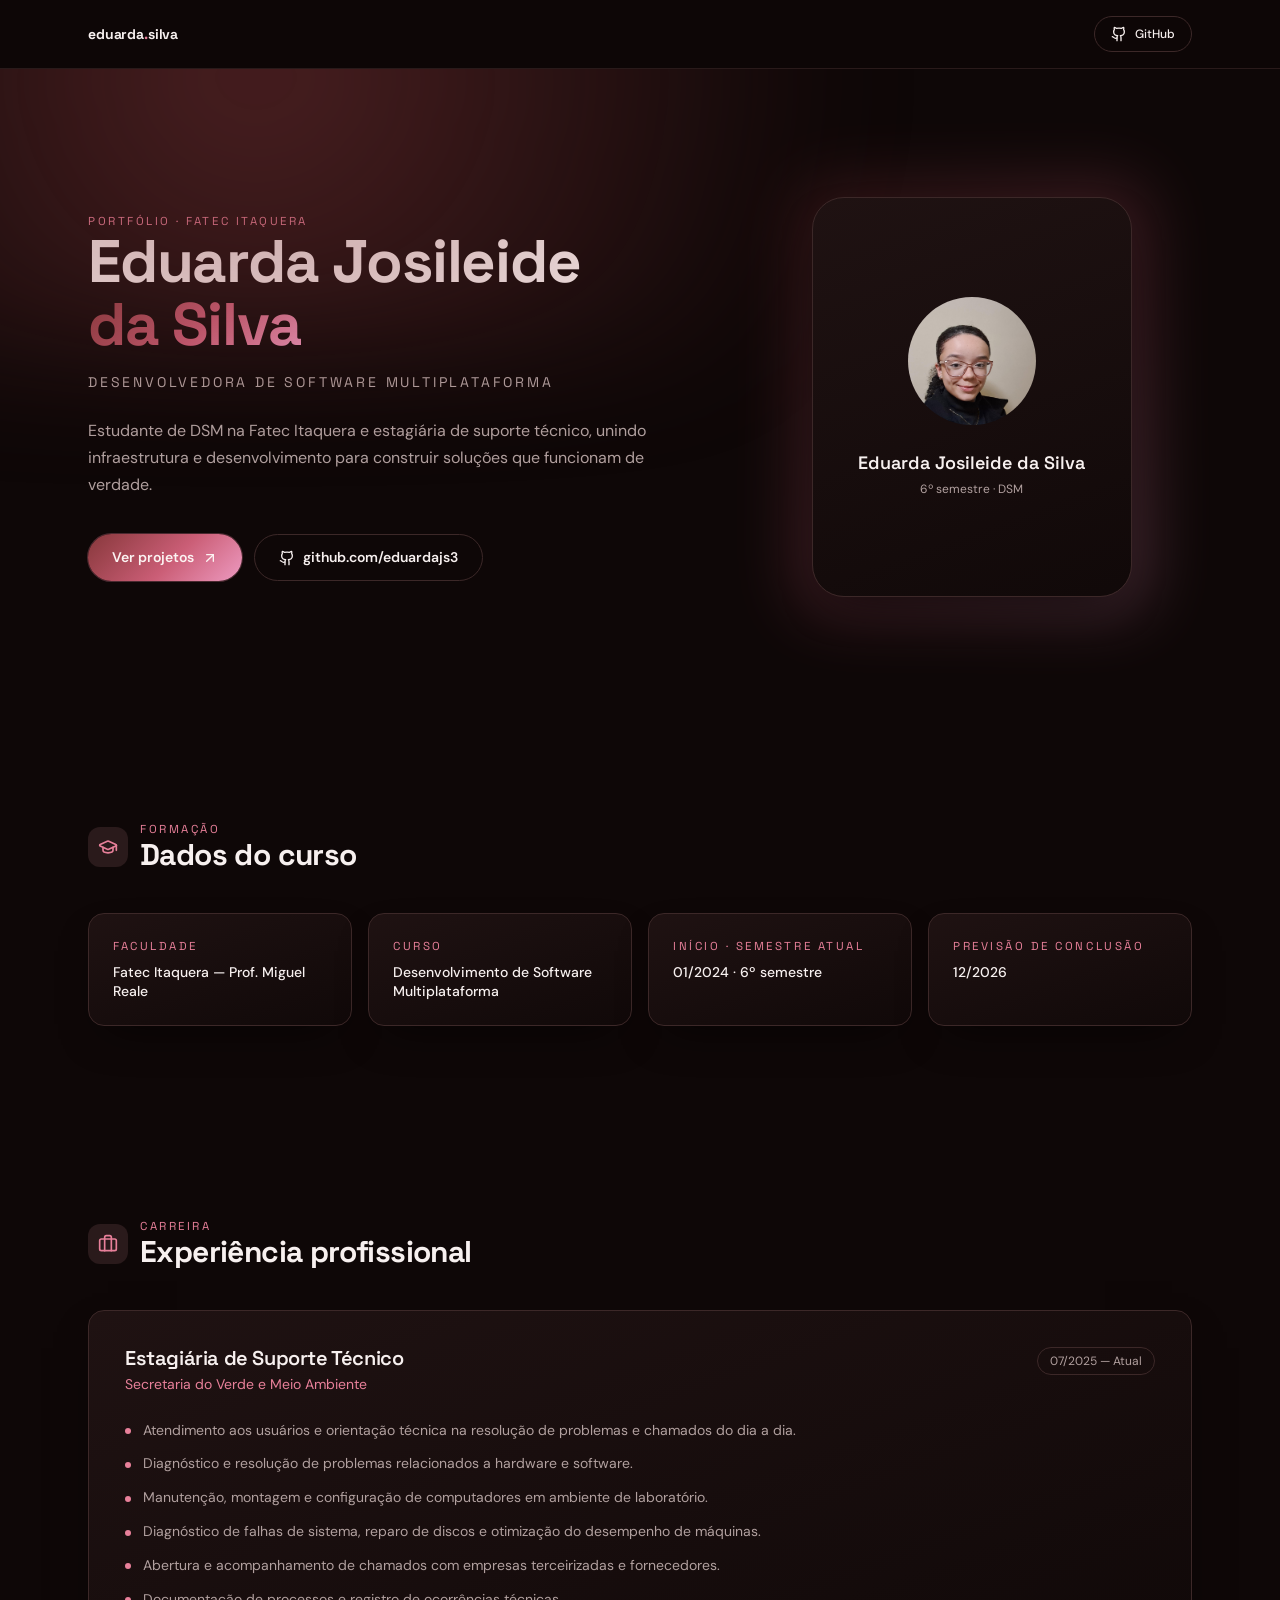
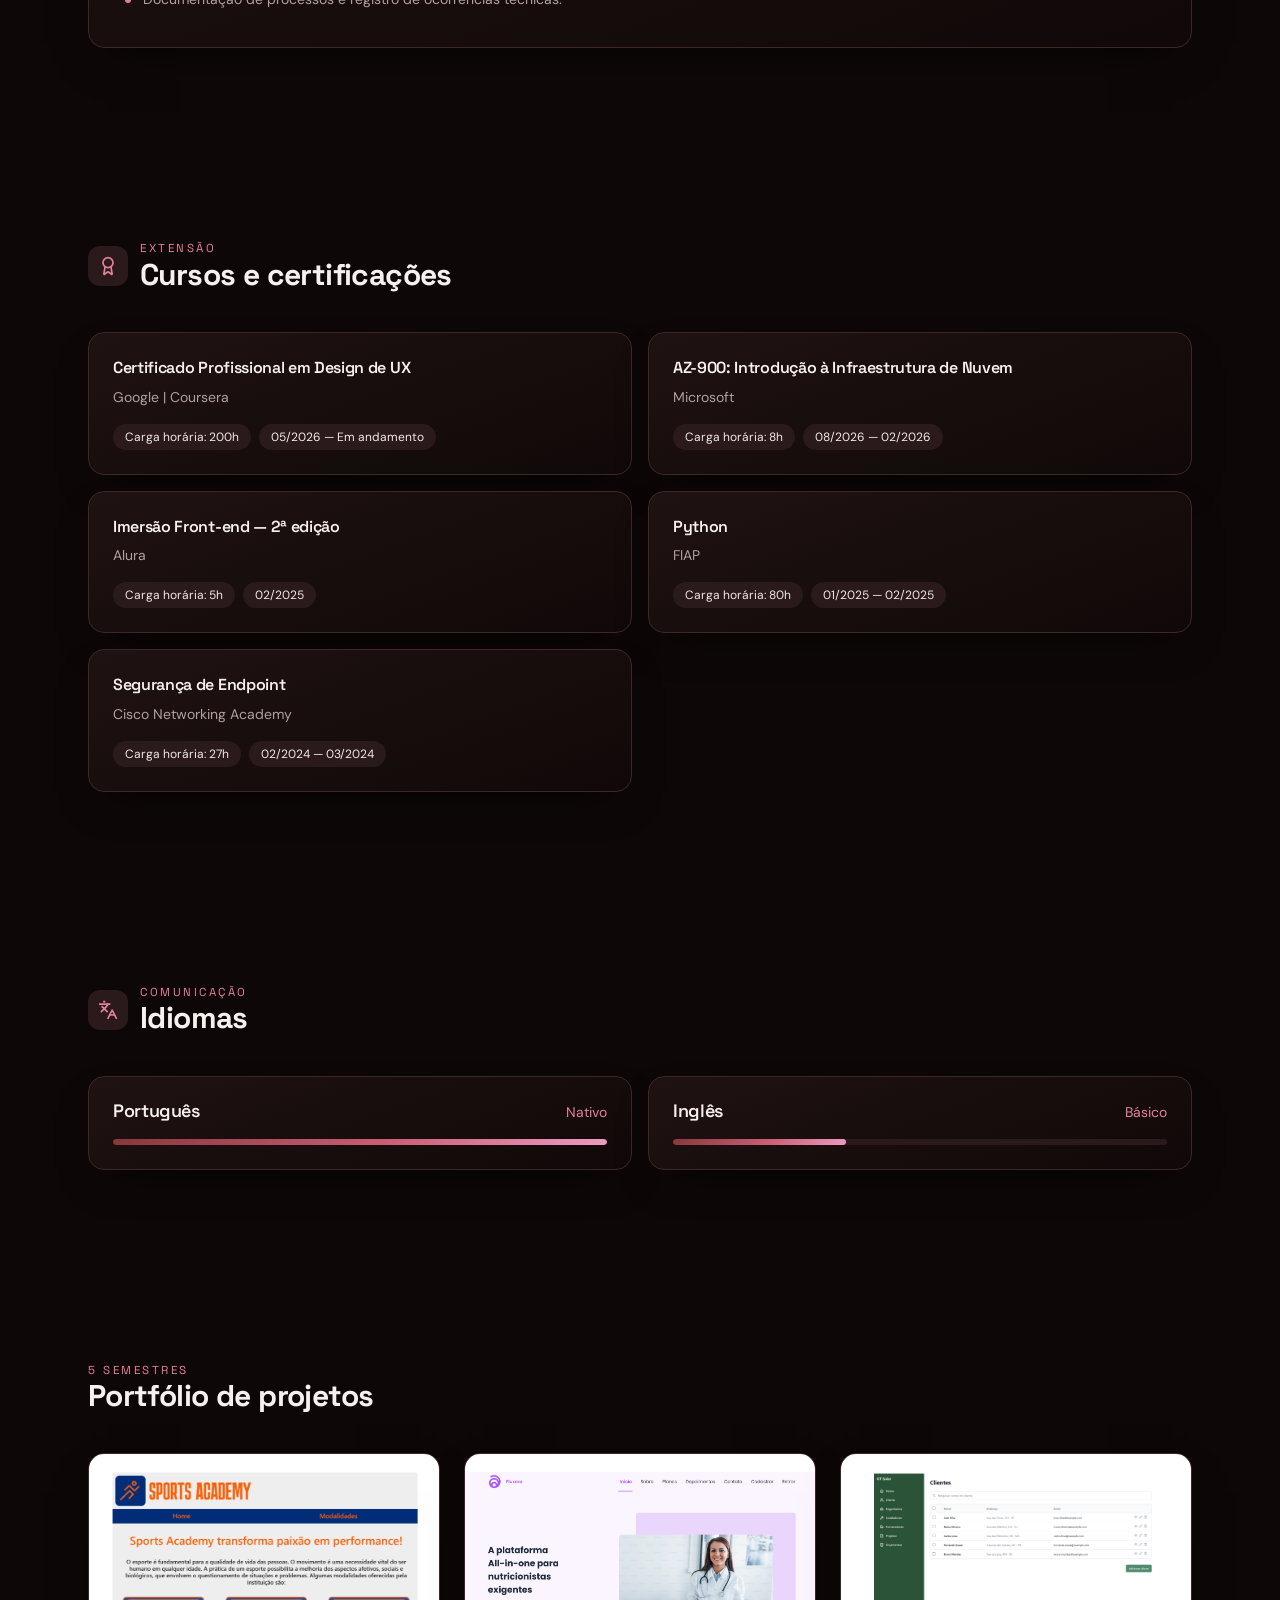
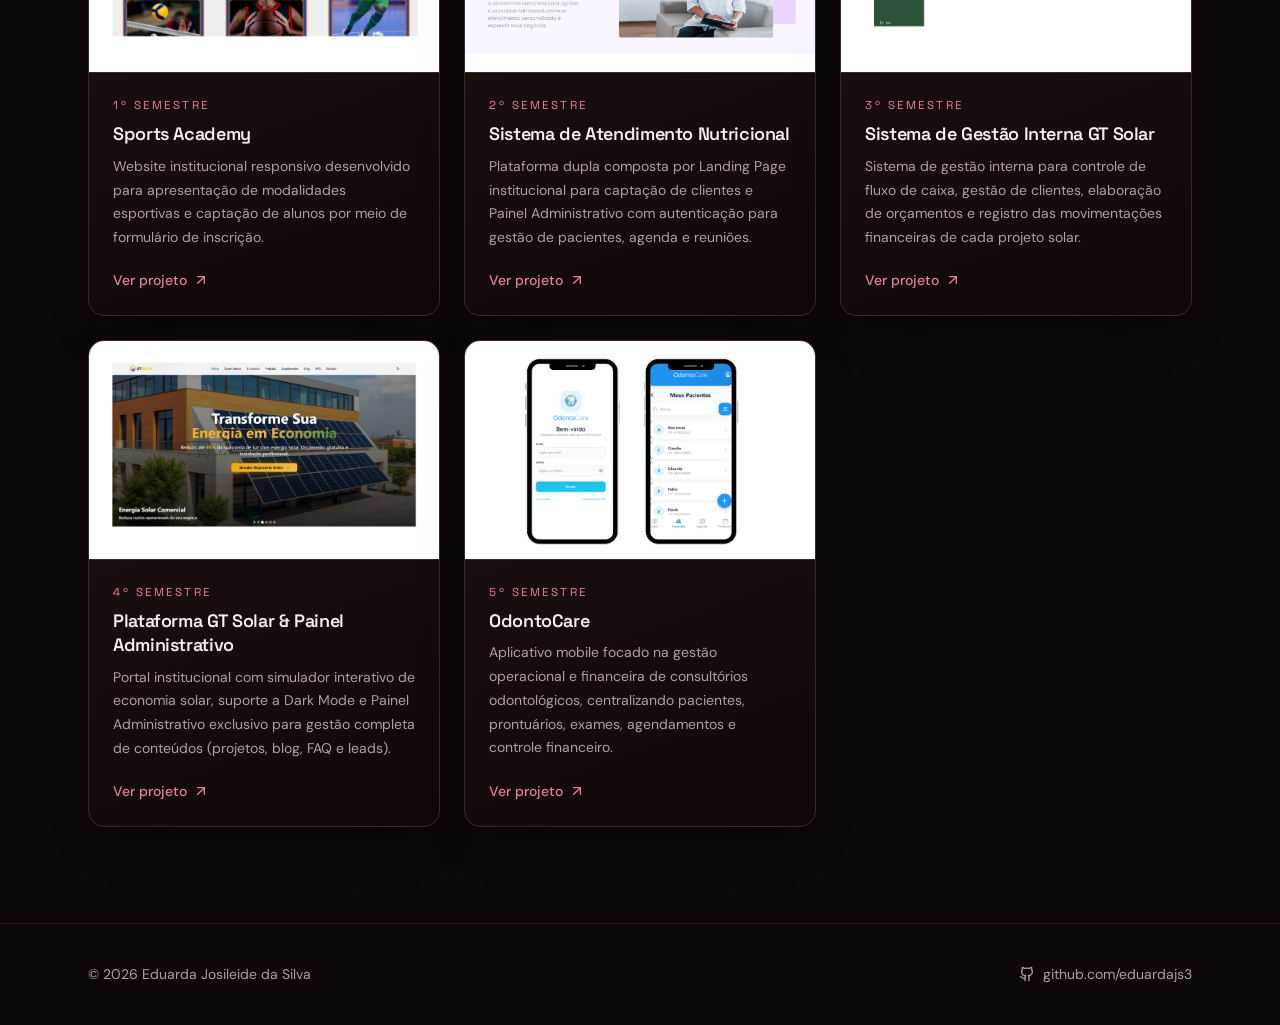
==== index.html @ cc5bba21 "Commit inicial" ====
<!doctype html>
<html lang="pt-BR">
  <head>
    <meta charset="utf-8" />
    <meta name="viewport" content="width=device-width, initial-scale=1" />
    <title>Eduarda Josileide — Portfólio de Desenvolvimento Multiplataforma</title>
    <meta
      name="description"
      content="Portfólio de Eduarda Josileide da Silva, estudante de Desenvolvimento de Software Multiplataforma na Fatec Itaquera: projetos, experiência, cursos e idiomas."
    />
    <meta property="og:title" content="Eduarda Josileide — Portfólio DSM" />
    <meta
      property="og:description"
      content="Projetos acadêmicos e profissionais, experiência em suporte técnico, cursos e certificações."
    />
    <meta property="og:type" content="website" />
    <meta name="twitter:card" content="summary_large_image" />
    <link rel="icon" href="/favicon.ico" type="image/x-icon" />
    <link rel="preconnect" href="https://fonts.googleapis.com" />
    <link rel="preconnect" href="https://fonts.gstatic.com" crossorigin />
    <link
      rel="stylesheet"
      href="https://fonts.googleapis.com/css2?family=Space+Grotesk:wght@500;600;700&family=DM+Sans:wght@400;500;600&display=swap"
    />
    <link rel="stylesheet" href="css/home.css" />
    <link rel="stylesheet" href="css/base.css" />
  </head>
  <body>
    <!-- Biblioteca de ícones (SVG sprite) -->
    <svg class="sprite" aria-hidden="true" focusable="false">
      <symbol id="i-arrow-up-right" viewBox="0 0 24 24">
        <path d="M7 7h10v10" />
        <path d="M7 17 17 7" />
      </symbol>
      <symbol id="i-github" viewBox="0 0 24 24">
        <path
          d="M15 22v-4a4.8 4.8 0 0 0-1-3.5c3 0 6-2 6-5.5.08-1.25-.27-2.48-1-3.5.28-1.15.28-2.35 0-3.5 0 0-1 0-3 1.5-2.64-.5-5.36-.5-8 0C6 2 5 2 5 2c-.3 1.15-.3 2.35 0 3.5A5.4 5.4 0 0 0 4 9c0 3.5 3 5.5 6 5.5-.39.49-.68 1.05-.85 1.65-.17.6-.22 1.23-.15 1.85v4"
        />
        <path d="M9 18c-4.51 2-5-2-7-2" />
      </symbol>
      <symbol id="i-graduation-cap" viewBox="0 0 24 24">
        <path
          d="M21.42 10.922a1 1 0 0 0-.019-1.838L12.83 5.18a2 2 0 0 0-1.66 0L2.6 9.08a1 1 0 0 0 0 1.832l8.57 3.908a2 2 0 0 0 1.66 0z"
        />
        <path d="M22 10v6" />
        <path d="M6 12.5V16a6 3 0 0 0 12 0v-3.5" />
      </symbol>
      <symbol id="i-briefcase" viewBox="0 0 24 24">
        <path d="M16 20V4a2 2 0 0 0-2-2h-4a2 2 0 0 0-2 2v16" />
        <rect width="20" height="14" x="2" y="6" rx="2" />
      </symbol>
      <symbol id="i-award" viewBox="0 0 24 24">
        <path
          d="m15.477 12.89 1.515 8.526a.5.5 0 0 1-.81.47l-3.58-2.687a1 1 0 0 0-1.197 0l-3.586 2.686a.5.5 0 0 1-.81-.469l1.514-8.526"
        />
        <circle cx="12" cy="8" r="6" />
      </symbol>
      <symbol id="i-languages" viewBox="0 0 24 24">
        <path d="m5 8 6 6" />
        <path d="m4 14 6-6 2-3" />
        <path d="M2 5h12" />
        <path d="M7 2h1" />
        <path d="m22 22-5-10-5 10" />
        <path d="M14 18h6" />
      </symbol>
    </svg>

    <header class="site-header">
      <div class="wrap">
        <span class="brand">eduarda<span>.</span>silva</span>
        <nav class="main-nav">
          <a href="#sobre">Sobre</a>
          <a href="#experiencia">Experiência</a>
          <a href="#cursos">Cursos</a>
          <a href="#idiomas">Idiomas</a>
          <a href="#projetos">Projetos</a>
        </nav>
        <a class="btn-outline" data-github href="#" target="_blank" rel="noreferrer">
          <svg class="icon"><use href="#i-github" /></svg> GitHub
        </a>
      </div>
    </header>

    <main>
      <section class="hero grain-glow">
        <div class="wrap">
          <div>
            <p class="eyebrow hero-eyebrow">Portfólio · Fatec Itaquera</p>
            <h1>
              <span data-first-names></span><br /><span
                class="text-gradient"
                data-last-names
              ></span>
            </h1>
            <p class="hero-role" data-role></p>
            <p class="hero-tagline" data-tagline></p>
            <div class="hero-actions">
              <a class="btn-primary" href="#projetos">
                Ver projetos <svg class="icon"><use href="#i-arrow-up-right" /></svg>
              </a>
              <a class="btn-outline big" data-github href="#" target="_blank" rel="noreferrer">
                <svg class="icon"><use href="#i-github" /></svg> github.com/eduardajs3
              </a>
            </div>
          </div>
          <div class="hero-card-wrap">
            <div class="hero-card surface-card">
              <div class="avatar">
                <img data-profile-photo alt="Foto de Eduarda Josileide" />
              </div>
              <p class="name" data-name></p>
              <p class="sub" data-semestre-dsm></p>
            </div>
          </div>
        </div>
      </section>

      <section id="sobre" class="section">
        <div class="section-head">
          <span class="ico"><svg class="icon icon-lg"><use href="#i-graduation-cap" /></svg></span>
          <div>
            <p class="eyebrow">Formação</p>
            <h2>Dados do curso</h2>
          </div>
        </div>
        <div class="grid grid-2-sm grid-4-lg" id="cursoCards"></div>
      </section>

      <section id="experiencia" class="section">
        <div class="section-head">
          <span class="ico"><svg class="icon icon-lg"><use href="#i-briefcase" /></svg></span>
          <div>
            <p class="eyebrow">Carreira</p>
            <h2>Experiência profissional</h2>
          </div>
        </div>
        <div id="experiencias"></div>
      </section>

      <section id="cursos" class="section">
        <div class="section-head">
          <span class="ico"><svg class="icon icon-lg"><use href="#i-award" /></svg></span>
          <div>
            <p class="eyebrow">Extensão</p>
            <h2>Cursos e certificações</h2>
          </div>
        </div>
        <div class="grid grid-2-md" id="cursosLista"></div>
      </section>

      <section id="idiomas" class="section">
        <div class="section-head">
          <span class="ico"><svg class="icon icon-lg"><use href="#i-languages" /></svg></span>
          <div>
            <p class="eyebrow">Comunicação</p>
            <h2>Idiomas</h2>
          </div>
        </div>
        <div class="grid grid-2-sm" id="idiomasLista"></div>
      </section>

      <section id="projetos" class="section">
        <div class="section-head">
          <div>
            <p class="eyebrow">5 semestres</p>
            <h2>Portfólio de projetos</h2>
          </div>
        </div>
        <div class="grid-projects" id="projetosLista"></div>
      </section>
    </main>

    <footer class="site-footer">
      <div class="wrap">
        <p data-copyright></p>
        <a data-github href="#" target="_blank" rel="noreferrer">
          <svg class="icon"><use href="#i-github" /></svg> github.com/eduardajs3
        </a>
      </div>
    </footer>

    <!-- Modelos de marcação usados pelo JavaScript -->
    <template id="tpl-info-card">
      <div class="surface-card card">
        <p class="eyebrow" data-label></p>
        <p class="label-value" data-value></p>
      </div>
    </template>

    <template id="tpl-experiencia">
      <article class="surface-card exp">
        <div class="exp-top">
          <div>
            <h3 data-cargo></h3>
            <p class="empresa" data-empresa></p>
          </div>
          <span class="pill" data-periodo></span>
        </div>
        <ul data-atividades></ul>
      </article>
    </template>

    <template id="tpl-atividade">
      <li><span class="dot"></span><span data-texto></span></li>
    </template>

    <template id="tpl-curso">
      <div class="surface-card card course">
        <h3 data-nome></h3>
        <p class="inst" data-instituicao></p>
        <div class="tags">
          <span class="tag" data-horas></span>
          <span class="tag" data-periodo></span>
        </div>
      </div>
    </template>

    <template id="tpl-idioma">
      <div class="surface-card card">
        <div class="lang-top"><h3 data-lingua></h3><span data-nivel></span></div>
        <div class="bar"><div data-barra></div></div>
      </div>
    </template>

    <template id="tpl-projeto">
      <a class="surface-card project-card" data-link>
        <div class="project-thumb">
          <img data-img alt="" loading="lazy" width="1280" height="800" />
        </div>
        <div class="project-body">
          <p class="eyebrow" data-semestre></p>
          <h3 data-nome></h3>
          <p class="resumo" data-resumo></p>
          <span class="project-cta">
            Ver projeto <svg class="icon"><use href="#i-arrow-up-right" /></svg>
          </span>
        </div>
      </a>
    </template>

    <script src="js/data.js"></script>
    <script src="app.js"></script>
  </body>
</html>
---- css/home.css ----
/* =========================================================
   PÁGINA INICIAL — index.html
   ========================================================= */

/* ---------- hero ---------- */

.hero {
  position: relative;
  overflow: hidden;
}

.hero .wrap {
  display: grid;
  gap: 3rem;
  align-items: center;
  padding-top: 5rem;
  padding-bottom: 5rem;
}

.hero h1 {
  font-size: 2.25rem;
  font-weight: 700;
  line-height: 1.05;
}

.hero-role {
  margin-top: 1rem;
  font-family: var(--font-display);
  font-size: 0.875rem;
  text-transform: uppercase;
  letter-spacing: 0.2em;
  color: var(--muted-foreground);
}

.hero-tagline {
  max-width: 36rem;
  margin-top: 1.5rem;
  line-height: 1.7;
  color: var(--muted-foreground);
}

.hero-actions {
  display: flex;
  flex-wrap: wrap;
  gap: 0.75rem;
  margin-top: 2.25rem;
}

.hero-card-wrap {
  position: relative;
  width: 100%;
  max-width: 20rem;
  margin: 0 auto;
}

.hero-card-wrap::before {
  content: "";
  position: absolute;
  inset: -1rem;
  border-radius: 2rem;
  background-image: var(--gradient-marsala);
  opacity: 0.25;
  filter: blur(32px);
}

.hero-card {
  position: relative;
  display: flex;
  flex-direction: column;
  align-items: center;
  justify-content: center;
  aspect-ratio: 4 / 5;
  border-radius: 2rem;
  padding: 2rem;
  text-align: center;
}

/* ---------- foto ---------- */

.avatar {
  display: flex;
  align-items: center;
  justify-content: center;
  width: 8rem;
  height: 8rem;
  overflow: hidden;
  border-radius: 50%;
  background-image: var(--gradient-marsala);
  font-family: var(--font-display);
  font-size: 2.25rem;
  font-weight: 700;
  color: var(--primary-foreground);
}

.avatar img {
  display: block;
  width: 100%;
  height: 100%;
  object-fit: cover;
}

.hero-card .name {
  margin-top: 1.5rem;
  font-family: var(--font-display);
  font-size: 1.125rem;
  font-weight: 600;
}

.hero-card .sub {
  margin-top: 0.25rem;
  font-size: 0.75rem;
  color: var(--muted-foreground);
}

/* ---------- seções ---------- */

.section {
  width: 100%;
  max-width: 72rem;
  margin: 0 auto;
  padding: 4rem 1.5rem;
}

.section-head {
  display: flex;
  align-items: center;
  gap: 0.75rem;
  margin-bottom: 2.5rem;
}

.section-head .ico {
  display: flex;
  align-items: center;
  justify-content: center;
  width: 2.5rem;
  height: 2.5rem;
  flex-shrink: 0;
  border-radius: 0.75rem;
  background: var(--secondary);
  color: var(--accent);
}

.section-head h2 {
  font-size: 1.5rem;
  font-weight: 700;
}

.grid {
  display: grid;
  gap: 1rem;
}

.grid-projects {
  display: grid;
  gap: 1.5rem;
}

.card {
  border-radius: 1rem;
  padding: 1.5rem;
}

.card .label-value {
  margin-top: 0.5rem;
  font-size: 0.875rem;
  font-weight: 500;
  line-height: 1.35;
}

/* ---------- experiência ---------- */

.exp {
  border-radius: 1rem;
  padding: 1.75rem;
}

.exp + .exp {
  margin-top: 1.5rem;
}

.exp-top {
  display: flex;
  flex-wrap: wrap;
  align-items: flex-start;
  justify-content: space-between;
  gap: 0.75rem;
}

.exp h3 {
  font-size: 1.25rem;
  font-weight: 600;
}

.exp .empresa {
  margin-top: 0.25rem;
  font-size: 0.875rem;
  color: var(--accent);
}

.exp ul {
  display: flex;
  flex-direction: column;
  gap: 0.625rem;
  margin-top: 1.5rem;
}

.exp li {
  display: flex;
  gap: 0.75rem;
  font-size: 0.875rem;
  line-height: 1.7;
  color: var(--muted-foreground);
}

.dot {
  width: 0.375rem;
  height: 0.375rem;
  flex-shrink: 0;
  margin-top: 0.6rem;
  border-radius: 999px;
  background: var(--accent);
}

/* ---------- cursos ---------- */

.course h3 {
  font-size: 1rem;
  font-weight: 600;
  line-height: 1.35;
}

.course .inst {
  margin-top: 0.5rem;
  font-size: 0.875rem;
  color: var(--muted-foreground);
}

.course .tags {
  display: flex;
  flex-wrap: wrap;
  gap: 0.5rem;
  margin-top: 1rem;
}

/* ---------- idiomas ---------- */

.lang-top {
  display: flex;
  align-items: baseline;
  justify-content: space-between;
}

.lang-top h3 {
  font-size: 1.125rem;
  font-weight: 600;
}

.lang-top span {
  font-size: 0.875rem;
  color: var(--accent);
}

.bar {
  width: 100%;
  height: 0.375rem;
  overflow: hidden;
  margin-top: 1rem;
  border-radius: 999px;
  background: var(--secondary);
}

.bar > div {
  width: var(--pct, 0%);
  height: 100%;
  border-radius: 999px;
  background-image: var(--gradient-marsala);
}

/* ---------- projetos ---------- */

.project-card {
  display: flex;
  flex-direction: column;
  overflow: hidden;
  border-radius: 1rem;
}

.project-thumb {
  aspect-ratio: 16 / 10;
  overflow: hidden;
  border-bottom: 1px solid var(--border);
}

.project-thumb img {
  width: 100%;
  height: 100%;
  object-fit: cover;
  transition: transform 500ms;
}

.project-card:hover .project-thumb img {
  transform: scale(1.05);
}

.project-body {
  display: flex;
  flex: 1;
  flex-direction: column;
  padding: 1.5rem;
}

.project-body h3 {
  margin-top: 0.5rem;
  font-size: 1.125rem;
  font-weight: 600;
  line-height: 1.35;
}

.project-body .resumo {
  flex: 1;
  margin-top: 0.5rem;
  font-size: 0.875rem;
  line-height: 1.7;
  color: var(--muted-foreground);
}

.project-cta {
  display: inline-flex;
  align-items: center;
  gap: 0.375rem;
  margin-top: 1.25rem;
  font-size: 0.875rem;
  font-weight: 500;
  color: var(--accent);
}

.project-card:hover .project-cta .icon {
  transform: translate(2px, -2px);
  transition: transform 200ms;
}

/* ---------- responsividade ---------- */

@media (min-width: 640px) {
  .grid-2-sm {
    grid-template-columns: repeat(2, minmax(0, 1fr));
  }
}

@media (min-width: 768px) {
  .main-nav {
    display: flex;
  }

  .hero .wrap {
    grid-template-columns: 1.4fr 1fr;
    padding-top: 8rem;
    padding-bottom: 8rem;
  }

  .hero h1 {
    font-size: 3.75rem;
  }

  .section {
    padding-top: 6rem;
    padding-bottom: 6rem;
  }

  .section-head h2 {
    font-size: 1.875rem;
  }

  .exp {
    padding: 2.25rem;
  }

  .grid-2-md {
    grid-template-columns: repeat(2, minmax(0, 1fr));
  }

  .grid-projects {
    grid-template-columns: repeat(2, minmax(0, 1fr));
  }
}

@media (min-width: 1024px) {
  .grid-4-lg {
    grid-template-columns: repeat(4, minmax(0, 1fr));
  }

  .grid-projects {
    grid-template-columns: repeat(3, minmax(0, 1fr));
  }
}
---- css/base.css ----
/* =========================================================
   PORTFÓLIO EDUARDA — BASE
   Configurações gerais + componentes compartilhados
   ========================================================= */

:root {
  --radius: 0.75rem;

  --background: oklch(0.14 0.012 20);
  --foreground: oklch(0.96 0.008 20);

  --card: oklch(0.18 0.018 18);
  --marsala: oklch(0.45 0.11 20);
  --rose: oklch(0.72 0.13 5);

  --primary: oklch(0.45 0.11 20);
  --primary-foreground: oklch(0.97 0.01 20);

  --secondary: oklch(0.24 0.025 18);
  --secondary-foreground: oklch(0.94 0.01 20);

  --muted-foreground: oklch(0.72 0.02 20);
  --accent: oklch(0.72 0.13 5);
  --border: oklch(0.3 0.03 18);

  --font-display:
    "Space Grotesk",
    ui-sans-serif,
    system-ui,
    sans-serif;

  --font-sans:
    "DM Sans",
    ui-sans-serif,
    system-ui,
    sans-serif;

  --gradient-marsala:
    linear-gradient(
      135deg,
      oklch(0.45 0.11 20) 0%,
      oklch(0.62 0.14 8) 55%,
      oklch(0.78 0.11 350) 100%
    );

  --gradient-surface:
    linear-gradient(
      160deg,
      oklch(0.2 0.022 18) 0%,
      oklch(0.15 0.014 20) 100%
    );

  --shadow-soft:
    0 18px 45px -20px oklch(0 0 0 / 0.75);

  --shadow-glow:
    0 0 0 1px oklch(0.72 0.13 5 / 0.28),
    0 24px 60px -28px oklch(0.55 0.14 10 / 0.65);

  --transition-smooth:
    320ms cubic-bezier(0.22, 1, 0.36, 1);
}

/* ---------- reset ---------- */

*,
*::before,
*::after {
  box-sizing: border-box;
  border: 0 solid var(--border);
}

* {
  margin: 0;
  padding: 0;
}

html {
  scroll-behavior: smooth;
}

body {
  min-height: 100vh;
  background-color: var(--background);
  color: var(--foreground);
  font-family: var(--font-sans);
  font-size: 16px;
  line-height: 1.5;
  -webkit-font-smoothing: antialiased;
}

h1,
h2,
h3,
h4 {
  font-family: var(--font-display);
  letter-spacing: -0.02em;
  line-height: 1.15;
}

a {
  color: inherit;
  text-decoration: none;
}

img {
  display: block;
  max-width: 100%;
}

ul {
  list-style: none;
}

button {
  font: inherit;
  color: inherit;
  background: none;
  cursor: pointer;
}

::selection {
  background: var(--rose);
  color: oklch(0.16 0.02 20);
}

/* ---------- ícones ---------- */

.icon {
  width: 1rem;
  height: 1rem;
  flex-shrink: 0;
  stroke: currentColor;
  stroke-width: 2;
  fill: none;
  stroke-linecap: round;
  stroke-linejoin: round;
}

.icon-lg {
  width: 1.25rem;
  height: 1.25rem;
}

/* ---------- layout ---------- */

.wrap {
  width: 100%;
  max-width: 72rem;
  margin: 0 auto;
  padding: 0 1.5rem;
}

.wrap-narrow {
  max-width: 64rem;
}

.eyebrow {
  font-family: var(--font-display);
  font-size: 0.72rem;
  letter-spacing: 0.22em;
  text-transform: uppercase;
  color: var(--rose);
}

.text-gradient {
  background: var(--gradient-marsala);
  -webkit-background-clip: text;
  background-clip: text;
  color: transparent;
}

.muted {
  color: var(--muted-foreground);
}

/* ---------- cards ---------- */

.surface-card {
  background-image: var(--gradient-surface);
  border: 1px solid var(--border);
  box-shadow: var(--shadow-soft);
  transition:
    transform var(--transition-smooth),
    box-shadow var(--transition-smooth),
    border-color var(--transition-smooth);
}

.surface-card:hover {
  transform: translateY(-4px);
  border-color: oklch(0.72 0.13 5 / 0.45);
  box-shadow: var(--shadow-glow);
}

/* ---------- efeito de brilho ---------- */

.grain-glow {
  position: relative;
}

.grain-glow::before {
  content: "";
  position: absolute;
  inset: -20% 10% auto -10%;
  height: 420px;
  background:
    radial-gradient(
      circle at 30% 30%,
      oklch(0.45 0.11 20 / 0.5),
      transparent 62%
    );
  filter: blur(60px);
  pointer-events: none;
}

/* ---------- header ---------- */

.site-header {
  position: sticky;
  top: 0;
  z-index: 50;
  border-bottom: 1px solid oklch(0.3 0.03 18 / 0.6);
  background: oklch(0.14 0.012 20 / 0.8);
  backdrop-filter: blur(20px);
}

.site-header .wrap {
  display: flex;
  align-items: center;
  justify-content: space-between;
  gap: 1rem;
  padding-top: 1rem;
  padding-bottom: 1rem;
}

.brand {
  font-family: var(--font-display);
  font-size: 0.875rem;
  font-weight: 700;
  letter-spacing: -0.01em;
}

.brand span {
  color: var(--accent);
}

.main-nav {
  display: none;
  align-items: center;
  gap: 1.75rem;
  font-size: 0.875rem;
  color: var(--muted-foreground);
}

.main-nav a {
  transition: color 200ms;
}

.main-nav a:hover {
  color: var(--foreground);
}

.back-link {
  display: inline-flex;
  align-items: center;
  gap: 0.5rem;
  font-size: 0.875rem;
  color: var(--muted-foreground);
  transition: color 200ms;
}

.back-link:hover {
  color: var(--foreground);
}

/* ---------- botões ---------- */

.btn-outline {
  display: inline-flex;
  align-items: center;
  gap: 0.5rem;
  border: 1px solid var(--border);
  border-radius: 999px;
  padding: 0.5rem 1rem;
  font-size: 0.75rem;
  font-weight: 500;
  transition:
    color 200ms,
    border-color 200ms;
}

.btn-outline:hover {
  border-color: var(--accent);
  color: var(--accent);
}

.btn-outline.big {
  padding: 0.75rem 1.5rem;
  font-size: 0.875rem;
  font-weight: 600;
}

.btn-primary {
  display: inline-flex;
  align-items: center;
  gap: 0.5rem;
  border-radius: 999px;
  background-image: var(--gradient-marsala);
  padding: 0.75rem 1.5rem;
  font-size: 0.875rem;
  font-weight: 600;
  color: var(--primary-foreground);
  box-shadow: var(--shadow-glow);
  transition: transform var(--transition-smooth);
}

.btn-primary:hover {
  transform: translateY(-2px);
}

/* ---------- tags ---------- */

.chip {
  border: 1px solid var(--border);
  background: var(--secondary);
  border-radius: 999px;
  padding: 0.25rem 0.75rem;
  font-size: 0.75rem;
  color: var(--secondary-foreground);
}

.pill {
  border: 1px solid var(--border);
  border-radius: 999px;
  padding: 0.25rem 0.75rem;
  font-size: 0.75rem;
  color: var(--muted-foreground);
}

.tag {
  background: var(--secondary);
  border-radius: 999px;
  padding: 0.25rem 0.75rem;
  font-size: 0.75rem;
  color: var(--secondary-foreground);
}

/* ---------- footer ---------- */

.site-footer {
  border-top: 1px solid oklch(0.3 0.03 18 / 0.6);
}

.site-footer .wrap {
  display: flex;
  flex-wrap: wrap;
  align-items: center;
  justify-content: space-between;
  gap: 1rem;
  padding-top: 2.5rem;
  padding-bottom: 2.5rem;
  font-size: 0.875rem;
  color: var(--muted-foreground);
}

.site-footer a {
  display: inline-flex;
  align-items: center;
  gap: 0.5rem;
}

.site-footer a:hover {
  color: var(--accent);
}

/* ---------- ajustes gerais ---------- */

.sprite {
  display: none;
}

[hidden] {
  display: none !important;
}
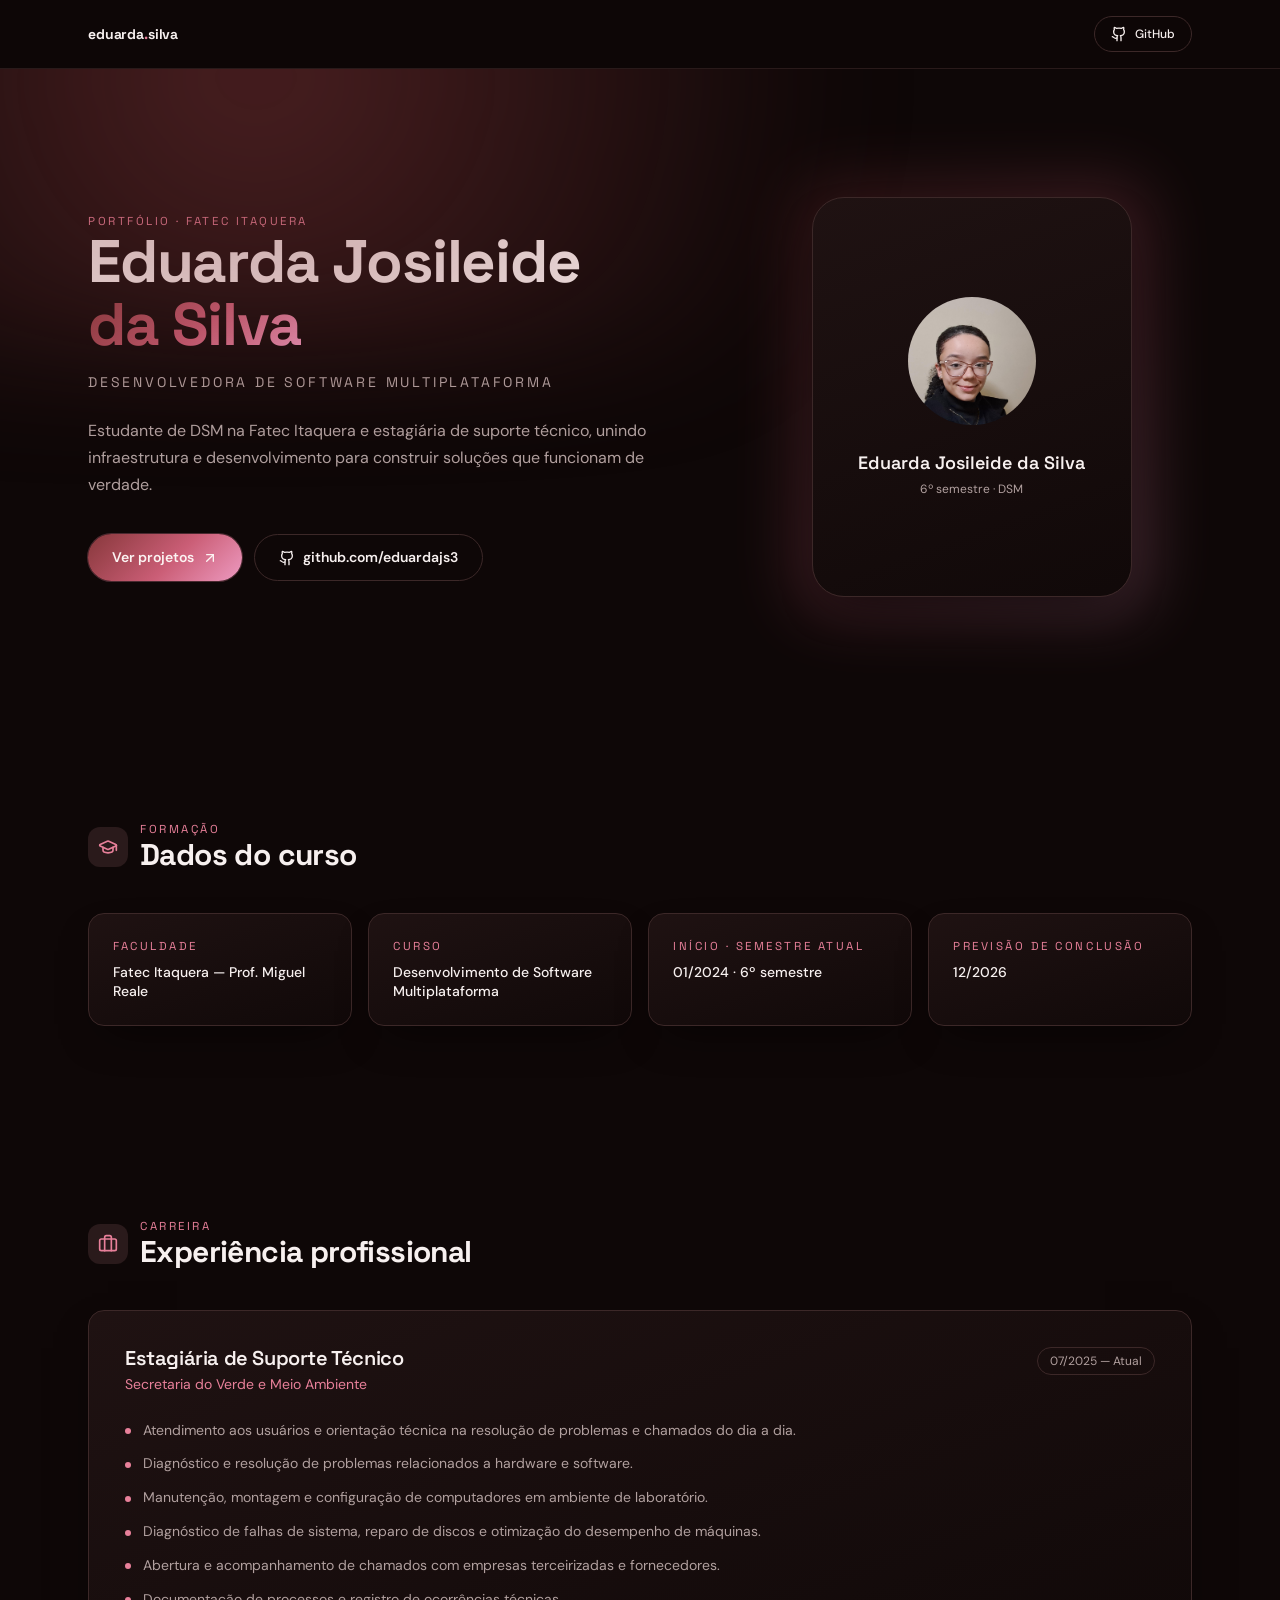
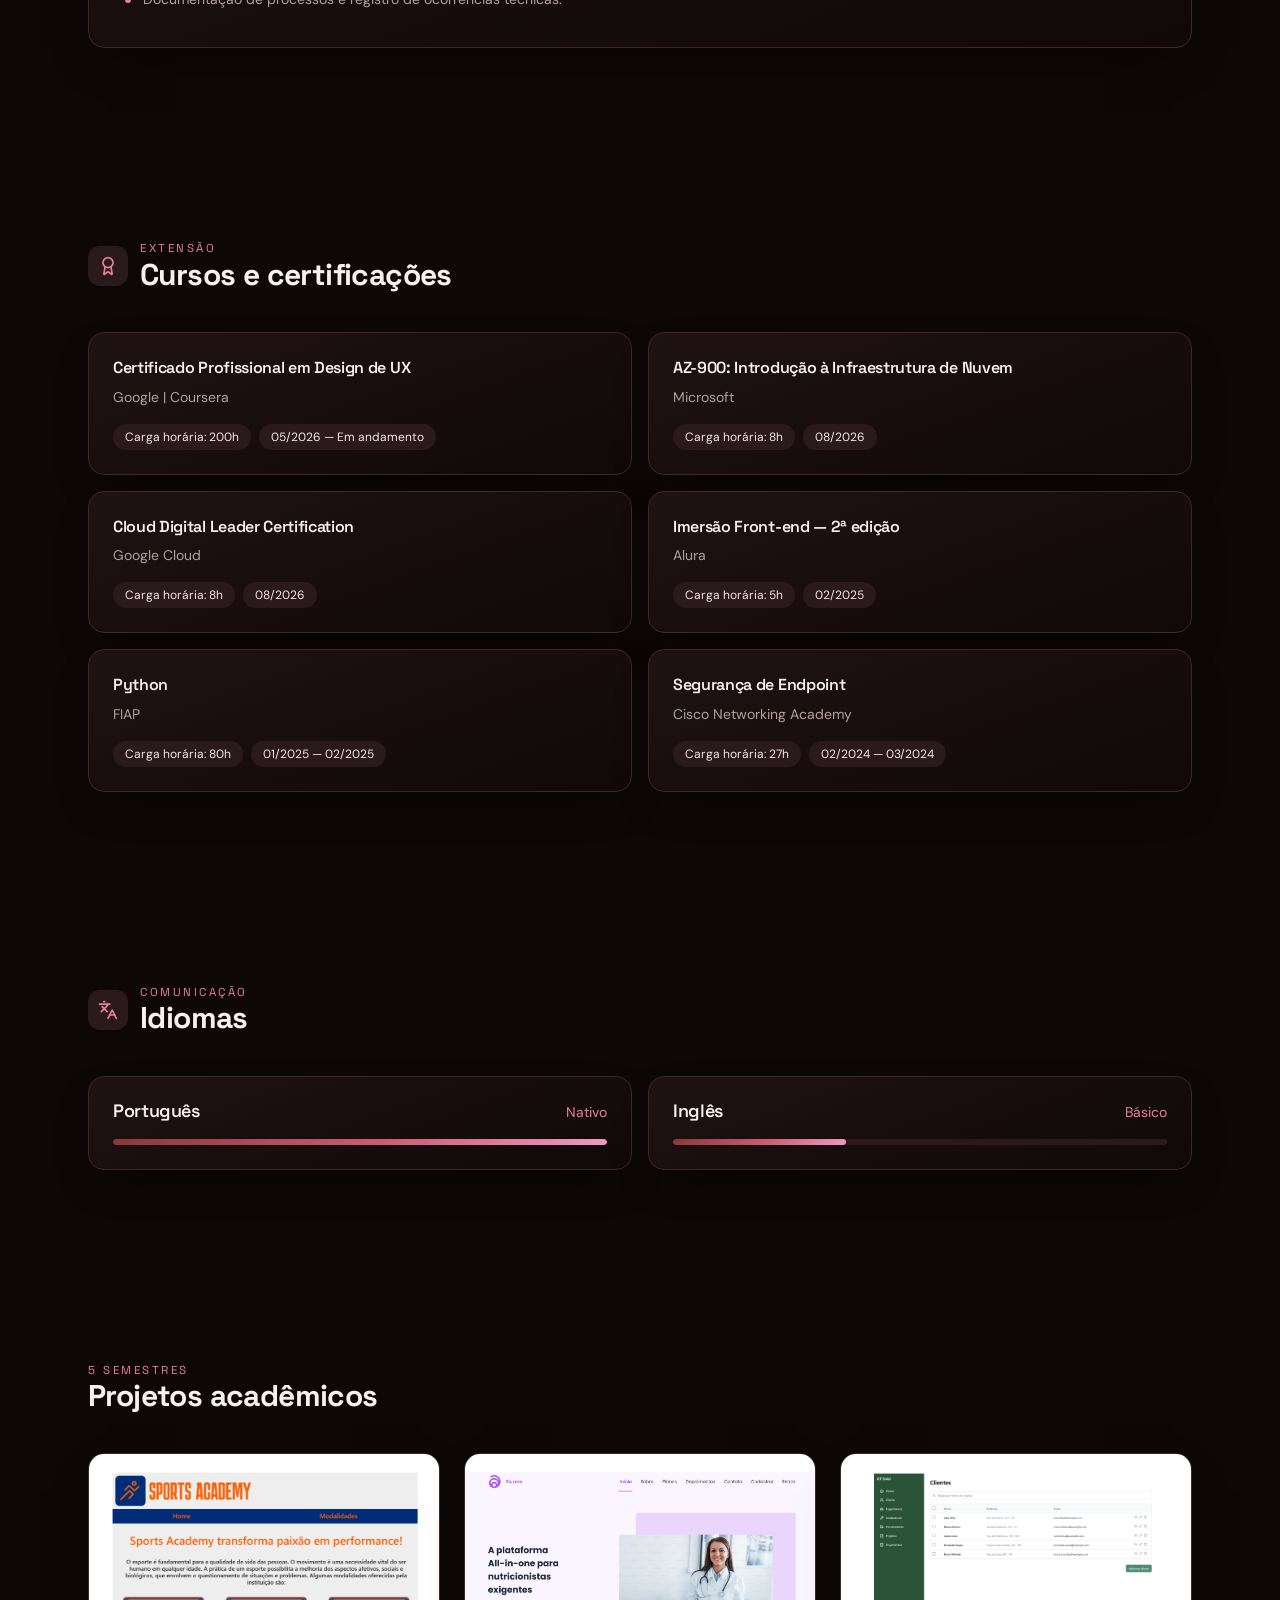
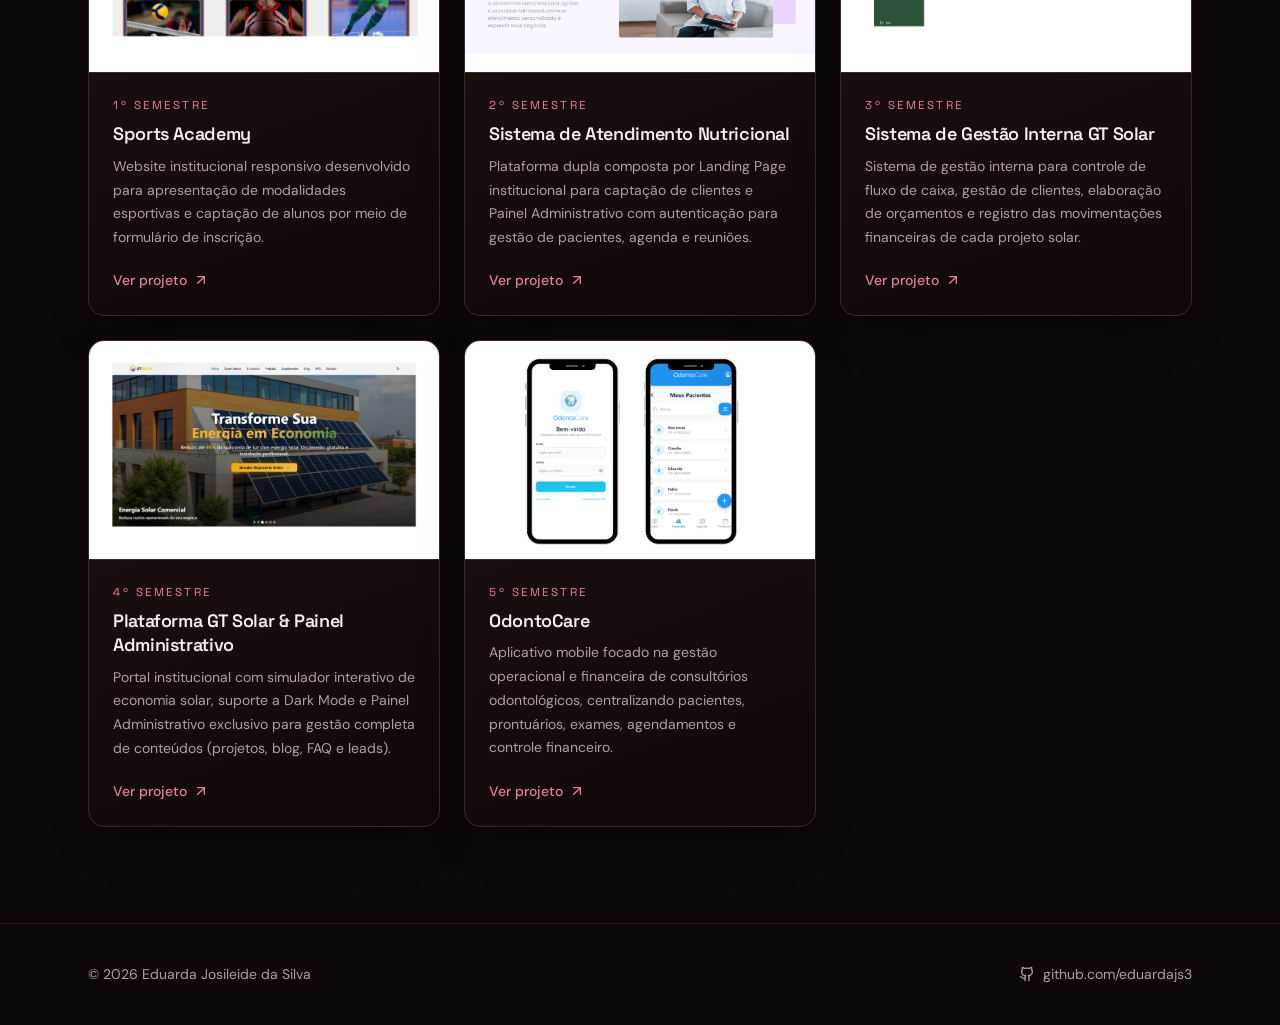
==== commit f5f7fbbd: "adicionando curso" ====
--- a/index.html
+++ b/index.html
@@ -163,7 +163,7 @@
         <div class="section-head">
           <div>
             <p class="eyebrow">5 semestres</p>
-            <h2>Portfólio de projetos</h2>
+            <h2>Projetos acadêmicos</h2>
           </div>
         </div>
         <div class="grid-projects" id="projetosLista"></div>
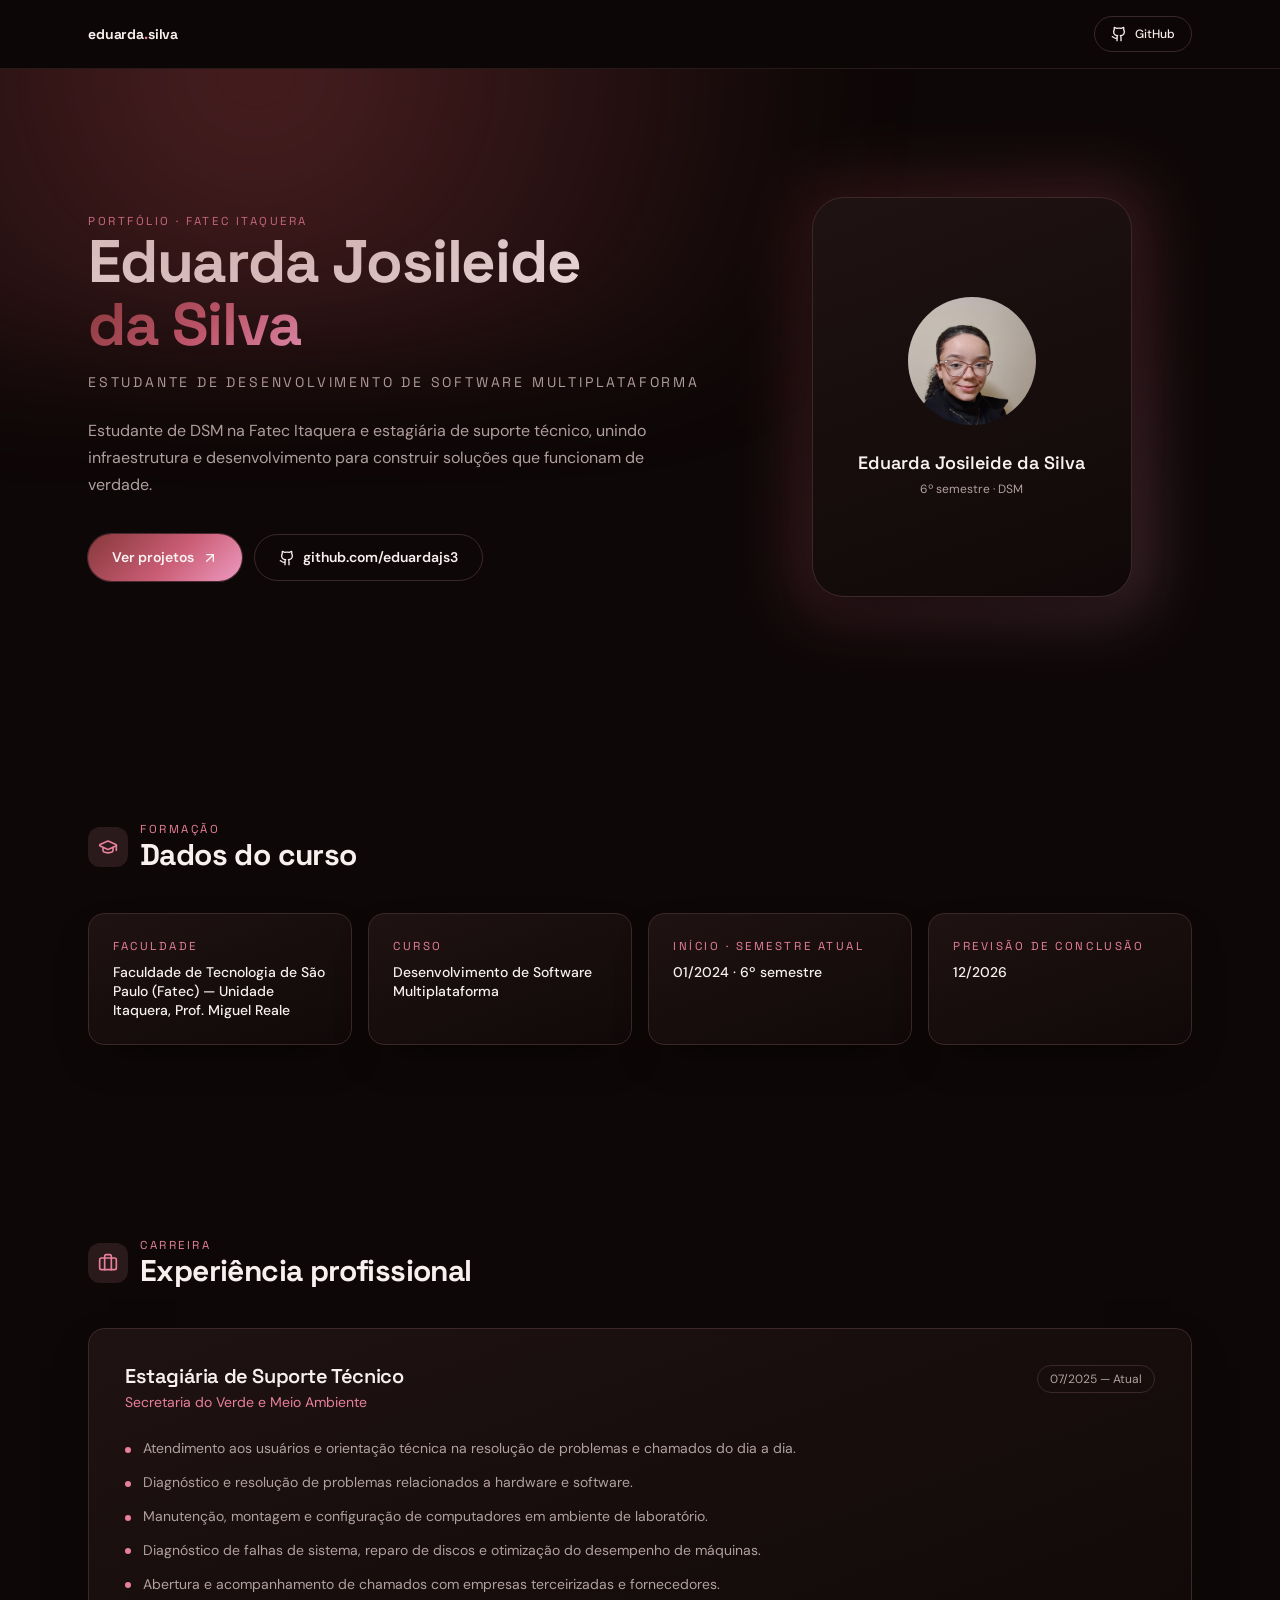
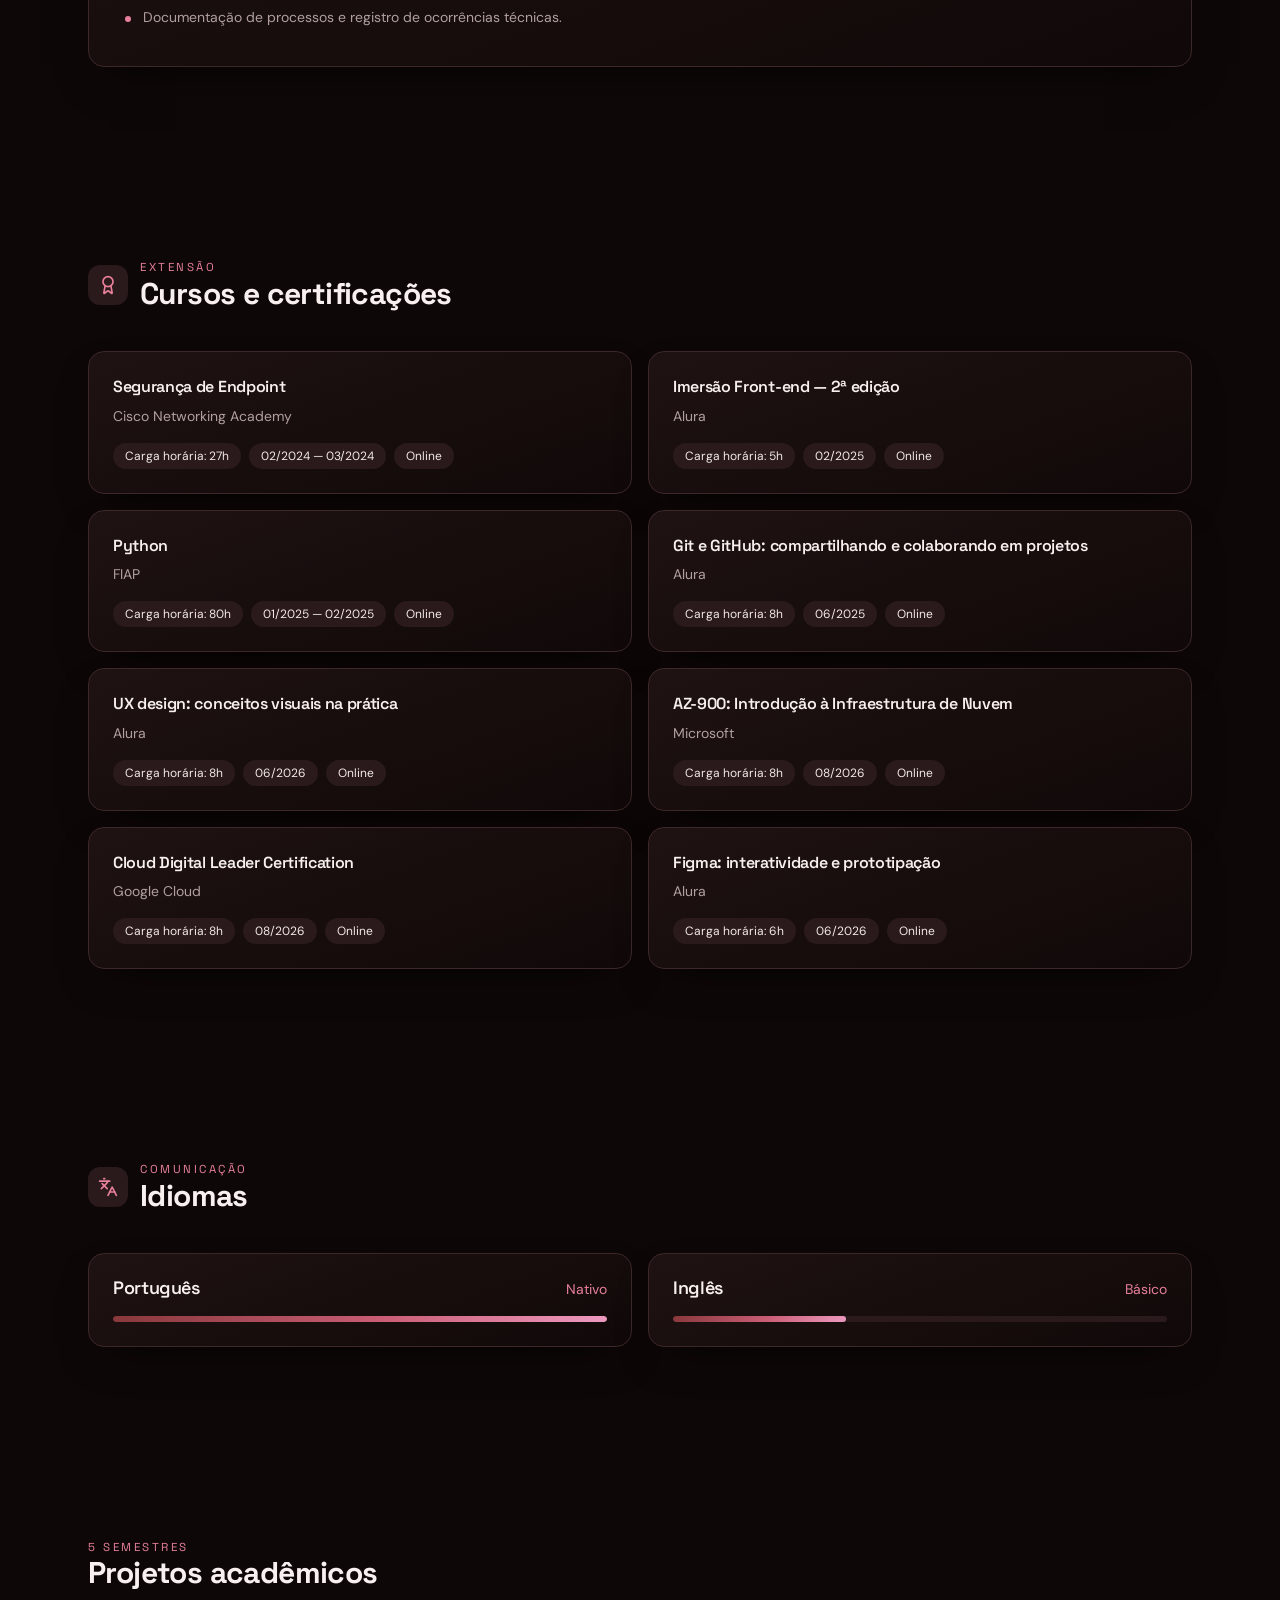
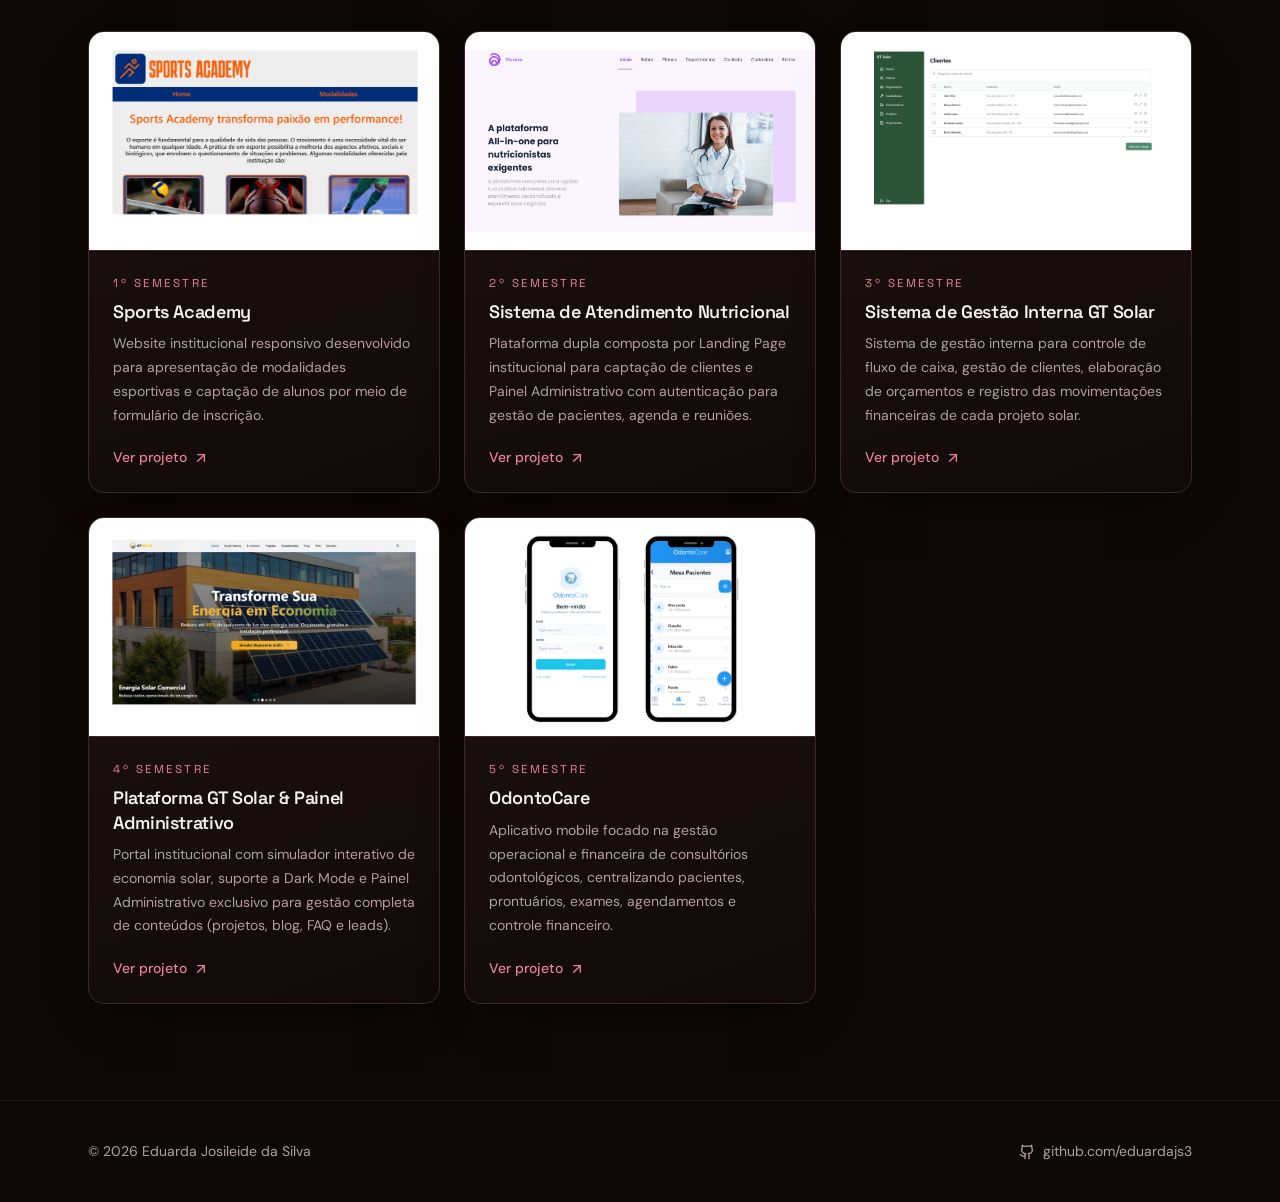
==== commit d5159fad: "Adicionando projeto ao repositorio" ====
--- a/index.html
+++ b/index.html
@@ -179,7 +179,6 @@
       </div>
     </footer>
 
-    <!-- Modelos de marcação usados pelo JavaScript -->
     <template id="tpl-info-card">
       <div class="surface-card card">
         <p class="eyebrow" data-label></p>
@@ -211,6 +210,7 @@
         <div class="tags">
           <span class="tag" data-horas></span>
           <span class="tag" data-periodo></span>
+          <span class="tag" data-local></span>
         </div>
       </div>
     </template>
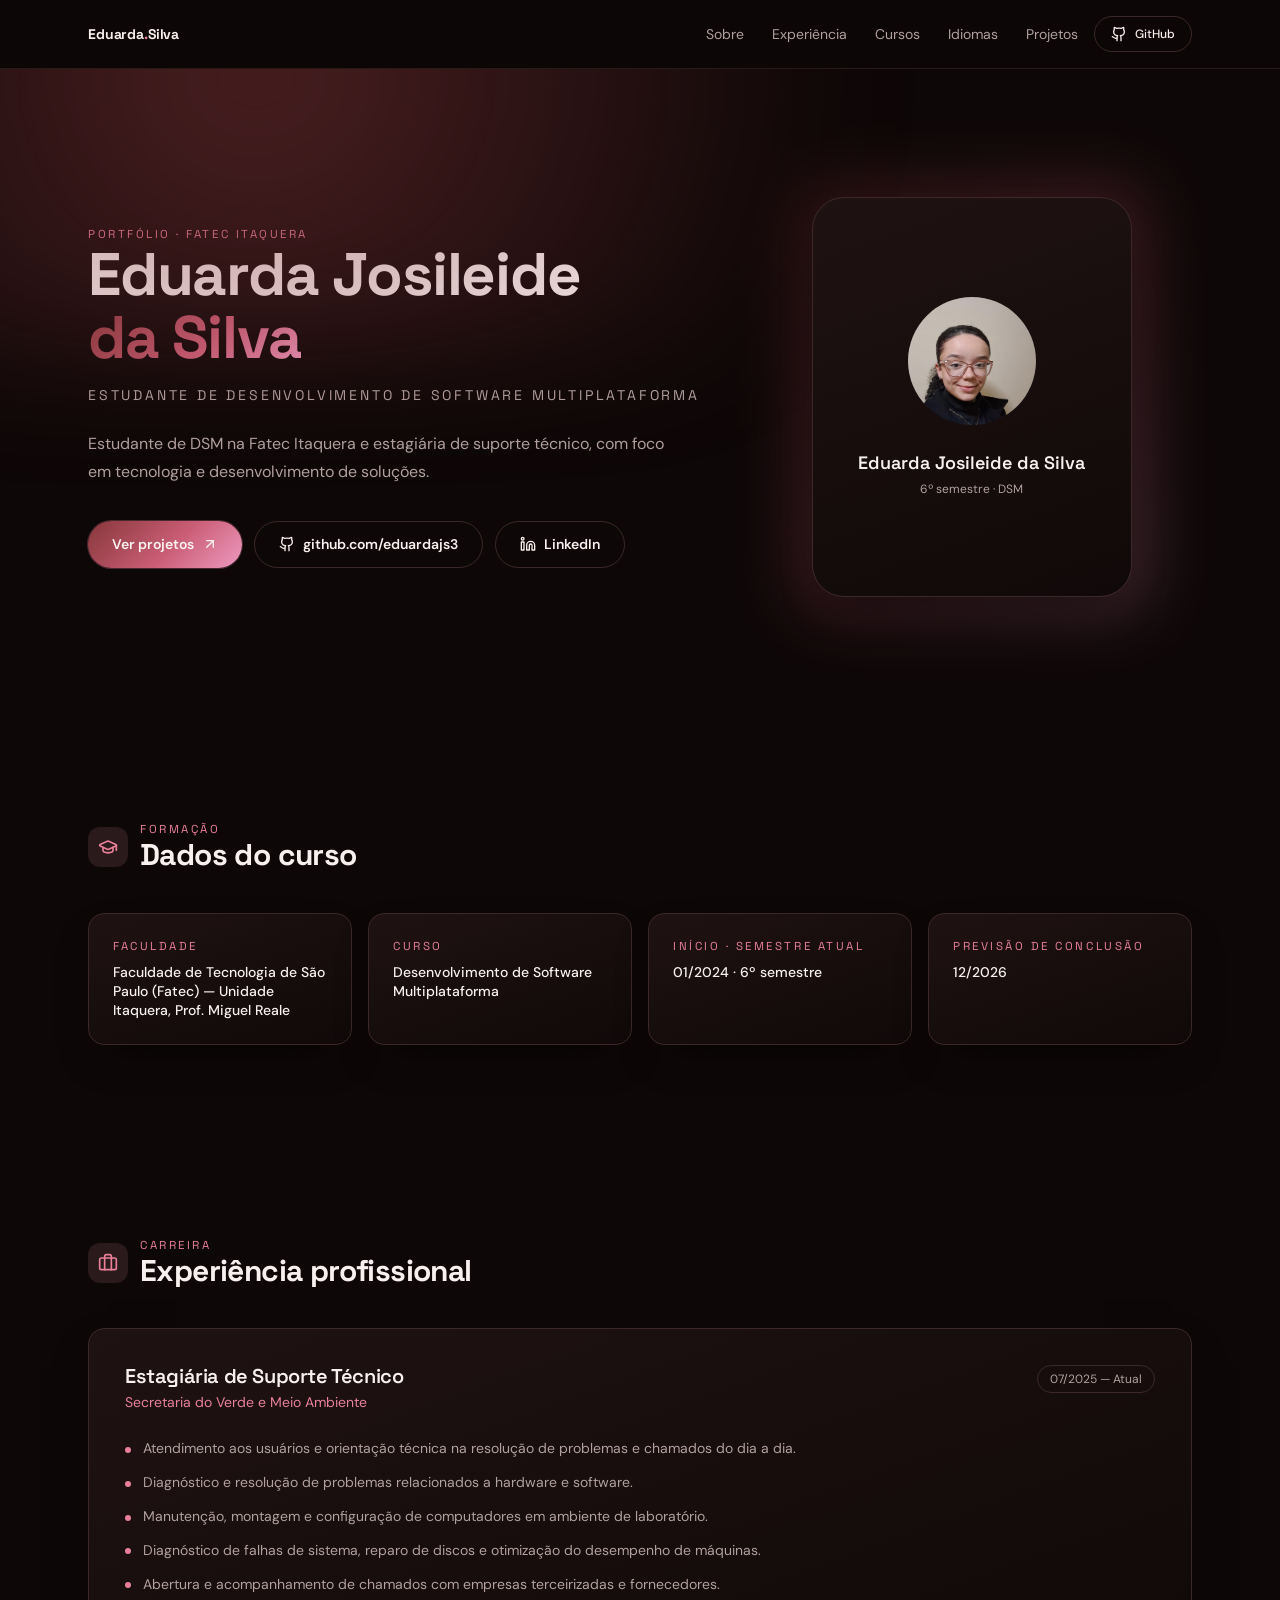
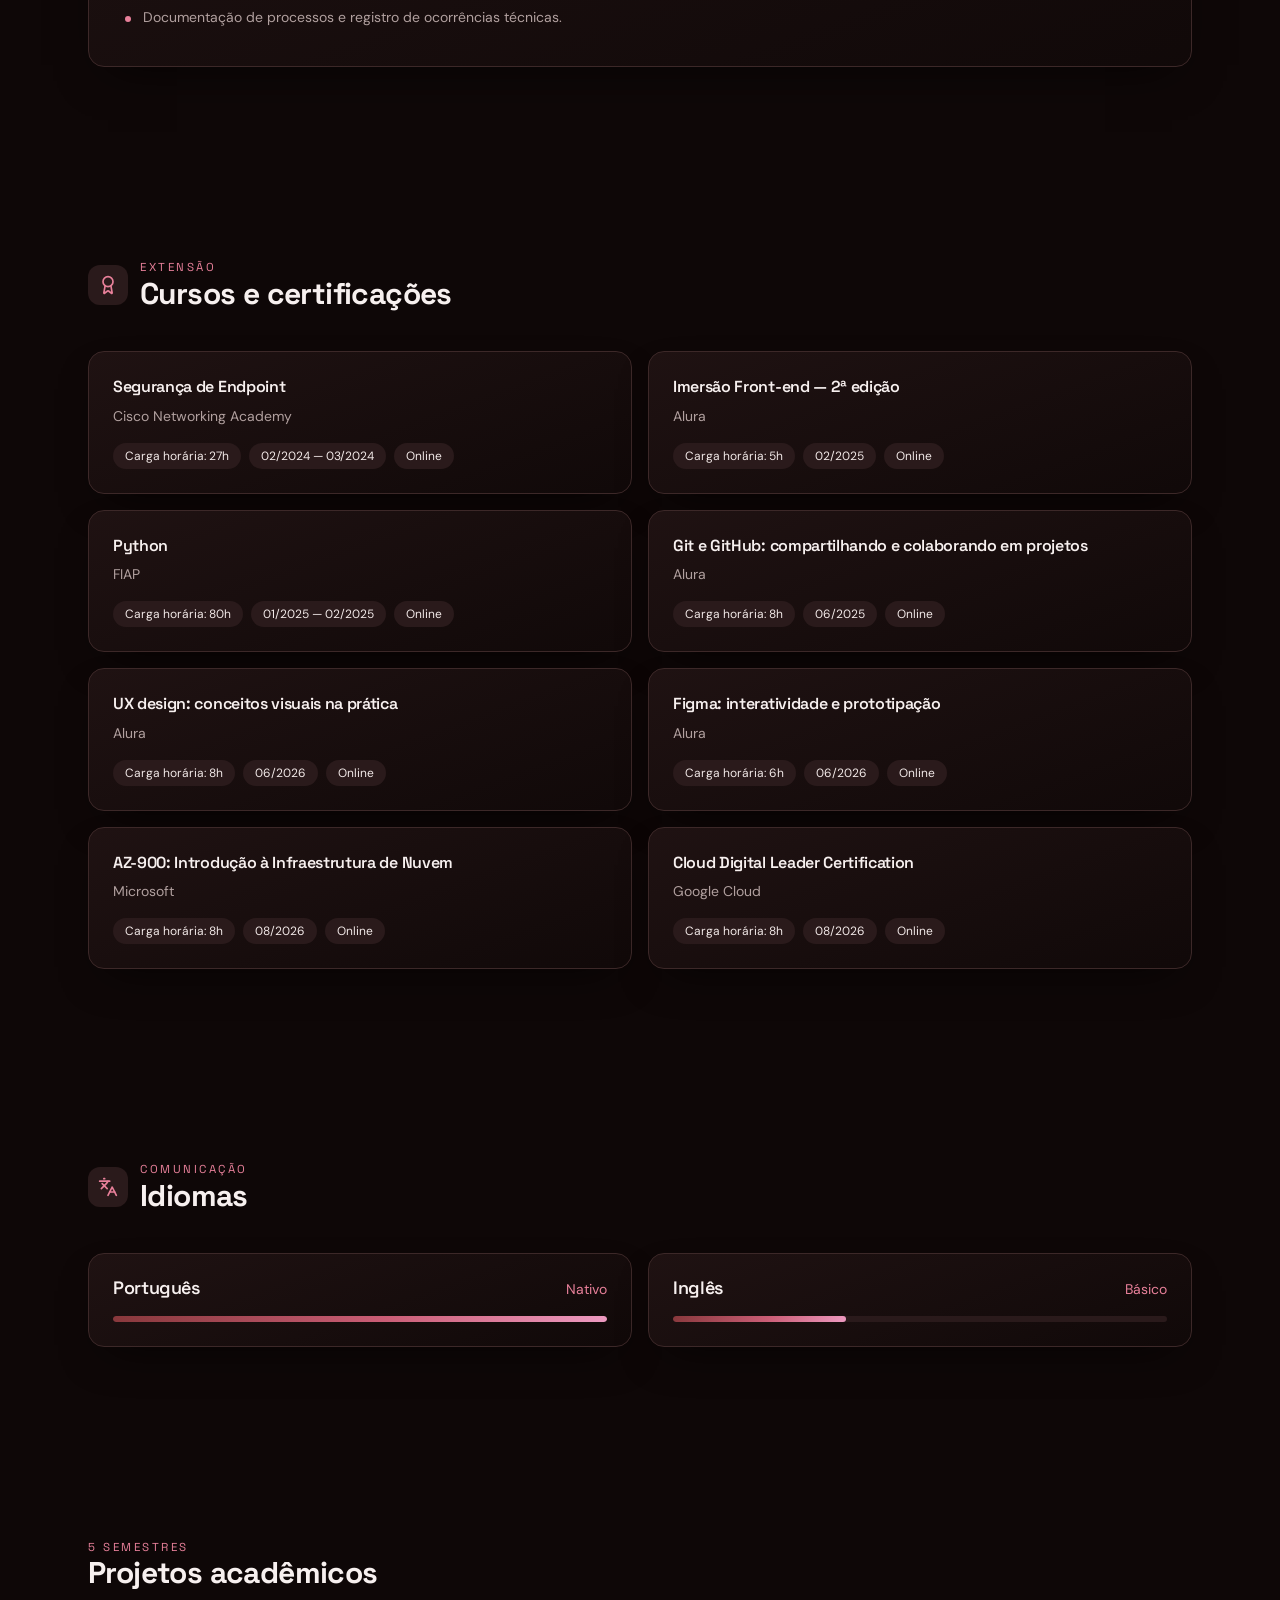
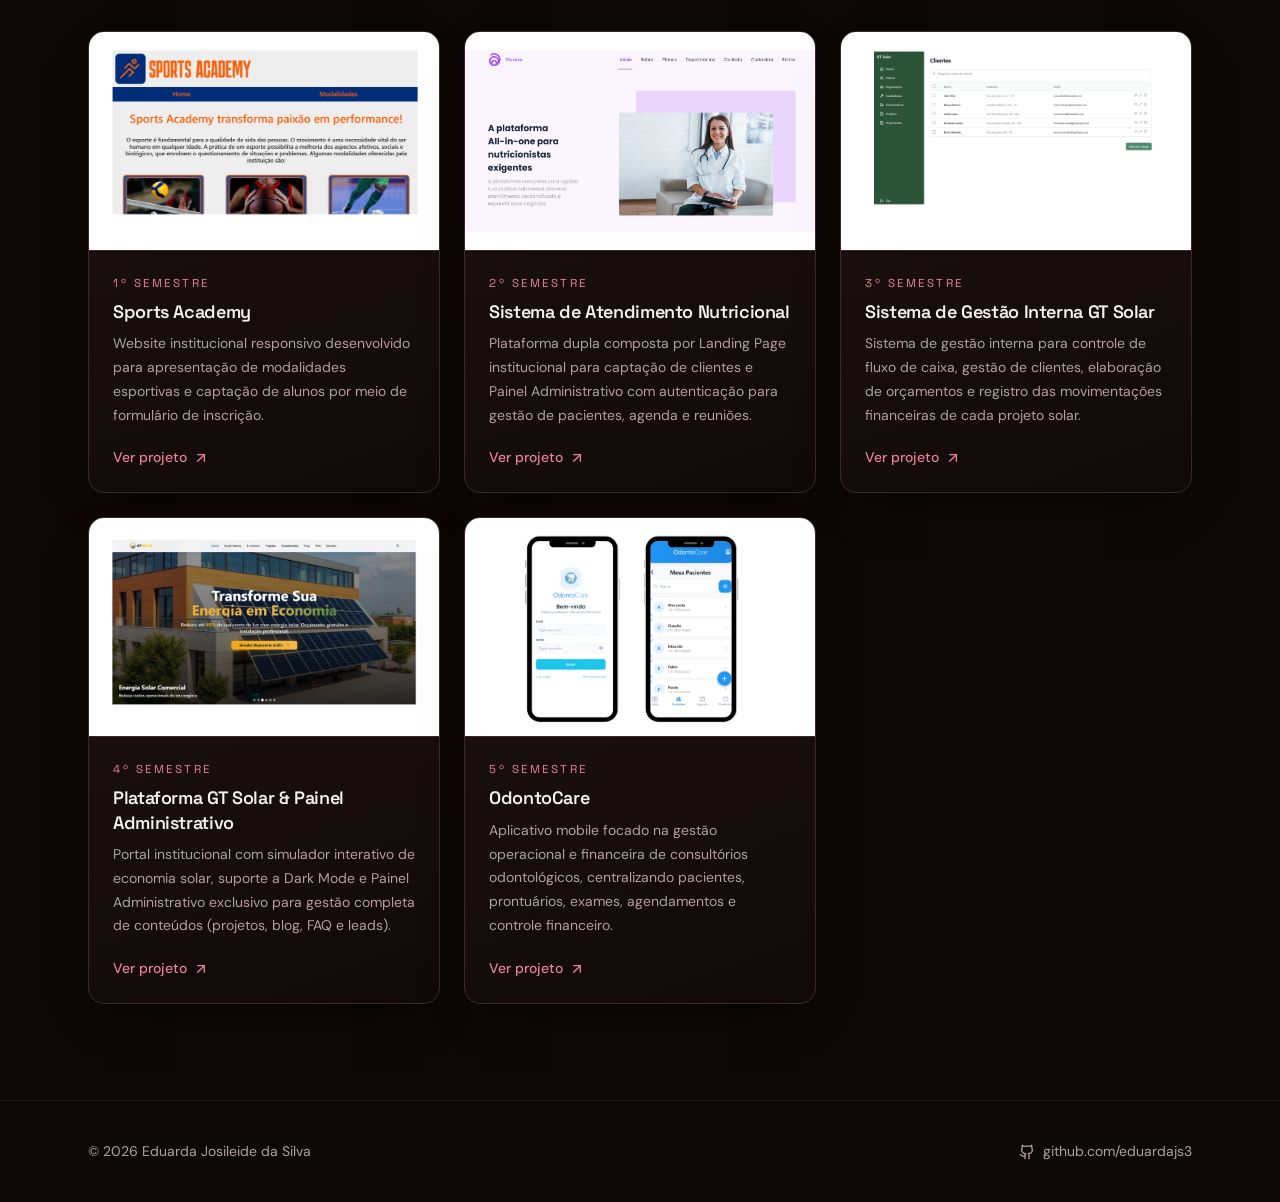
==== commit 06f3773f: "atualizando" ====
--- a/index.html
+++ b/index.html
@@ -38,6 +38,11 @@
         />
         <path d="M9 18c-4.51 2-5-2-7-2" />
       </symbol>
+      <symbol id="i-linkedin" viewBox="0 0 24 24">
+        <path d="M16 8a6 6 0 0 1 6 6v7h-4v-7a2 2 0 0 0-4 0v7h-4v-7a6 6 0 0 1 6-6z" />
+        <rect x="2" y="9" width="4" height="12" />
+        <circle cx="4" cy="4" r="2" />
+      </symbol>
       <symbol id="i-graduation-cap" viewBox="0 0 24 24">
         <path
           d="M21.42 10.922a1 1 0 0 0-.019-1.838L12.83 5.18a2 2 0 0 0-1.66 0L2.6 9.08a1 1 0 0 0 0 1.832l8.57 3.908a2 2 0 0 0 1.66 0z"
@@ -67,7 +72,7 @@
 
     <header class="site-header">
       <div class="wrap">
-        <span class="brand">eduarda<span>.</span>silva</span>
+        <span class="brand">Eduarda<span>.</span>Silva</span>
         <nav class="main-nav">
           <a href="#sobre">Sobre</a>
           <a href="#experiencia">Experiência</a>
@@ -101,6 +106,9 @@
               <a class="btn-outline big" data-github href="#" target="_blank" rel="noreferrer">
                 <svg class="icon"><use href="#i-github" /></svg> github.com/eduardajs3
               </a>
+              <a class="btn-outline big" data-linkedin href="#" target="_blank" rel="noreferrer">
+                <svg class="icon"><use href="#i-linkedin" /></svg> LinkedIn
+              </a>
             </div>
           </div>
           <div class="hero-card-wrap">
--- a/css/home.css
+++ b/css/home.css
@@ -348,8 +348,9 @@
 }
 
 @media (min-width: 768px) {
-  .main-nav {
+  .site-header .main-nav {
     display: flex;
+    margin-left: auto;
   }
 
   .hero .wrap {
